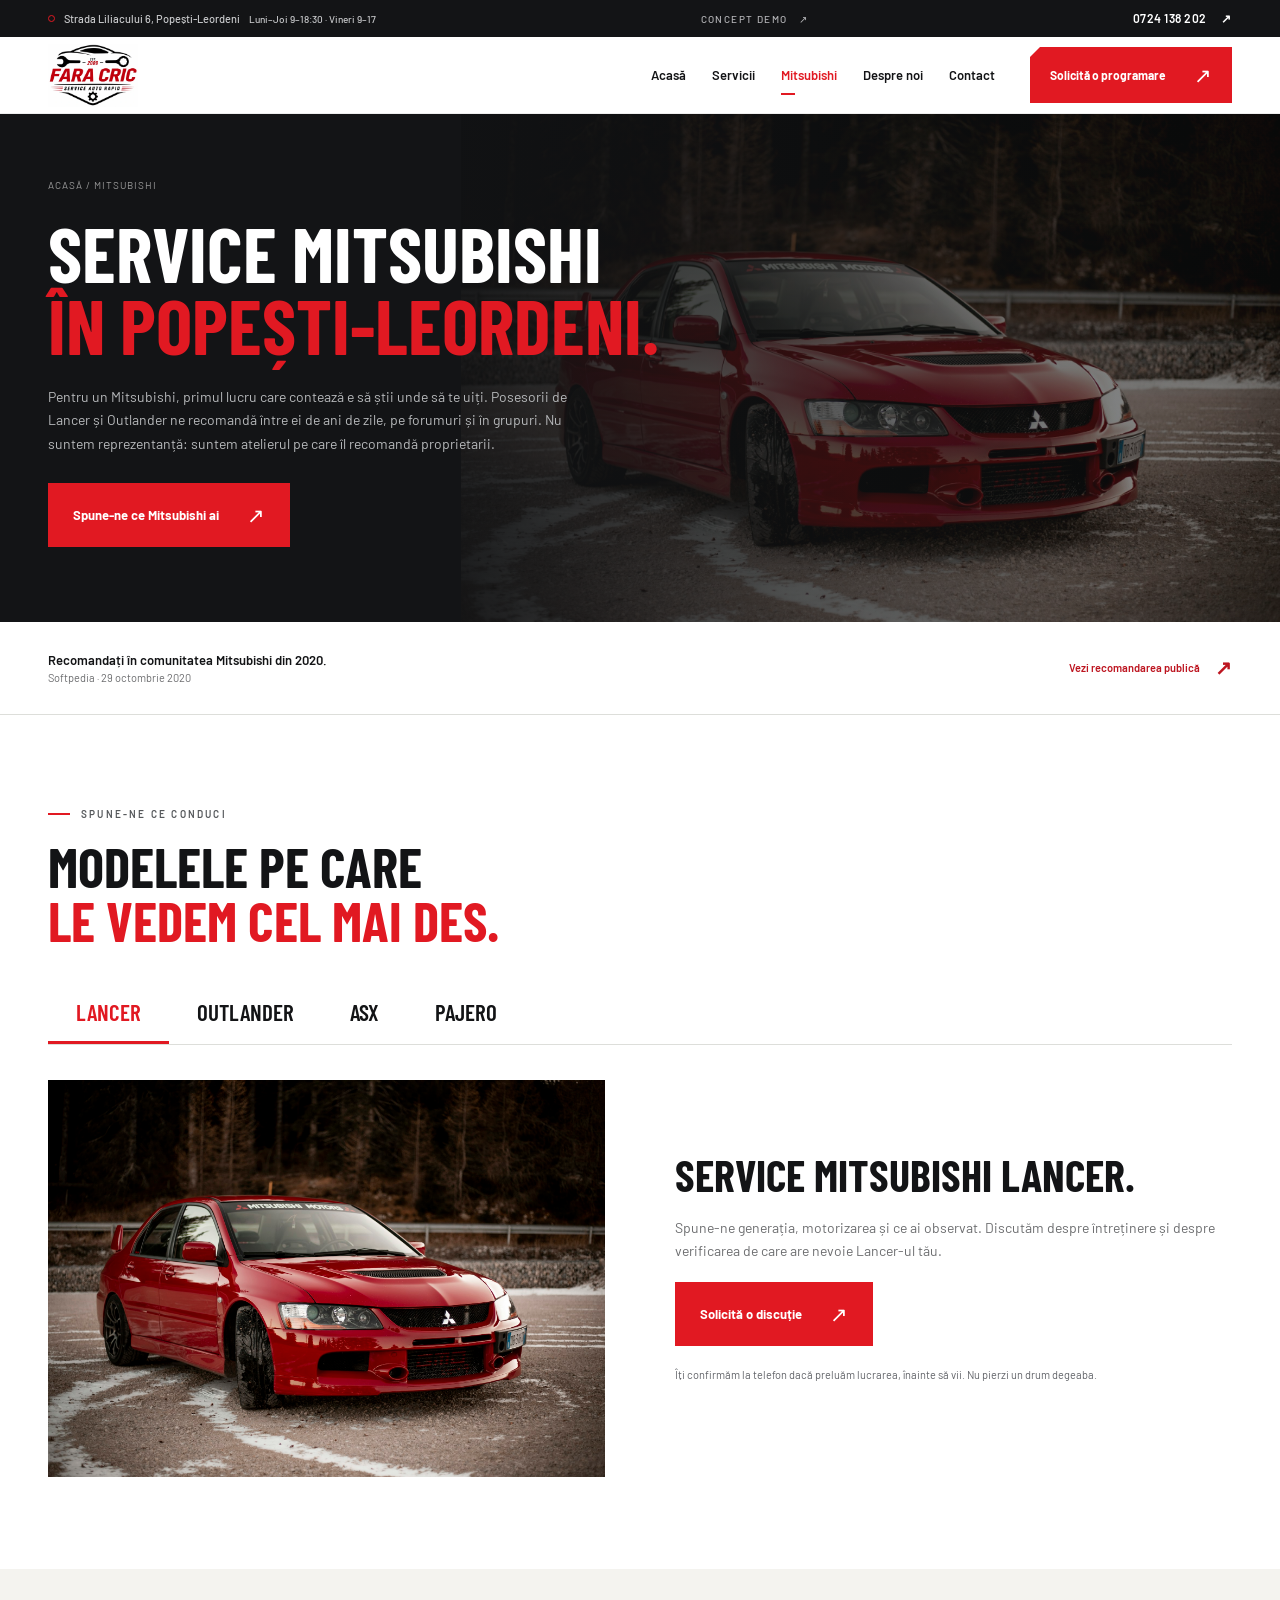
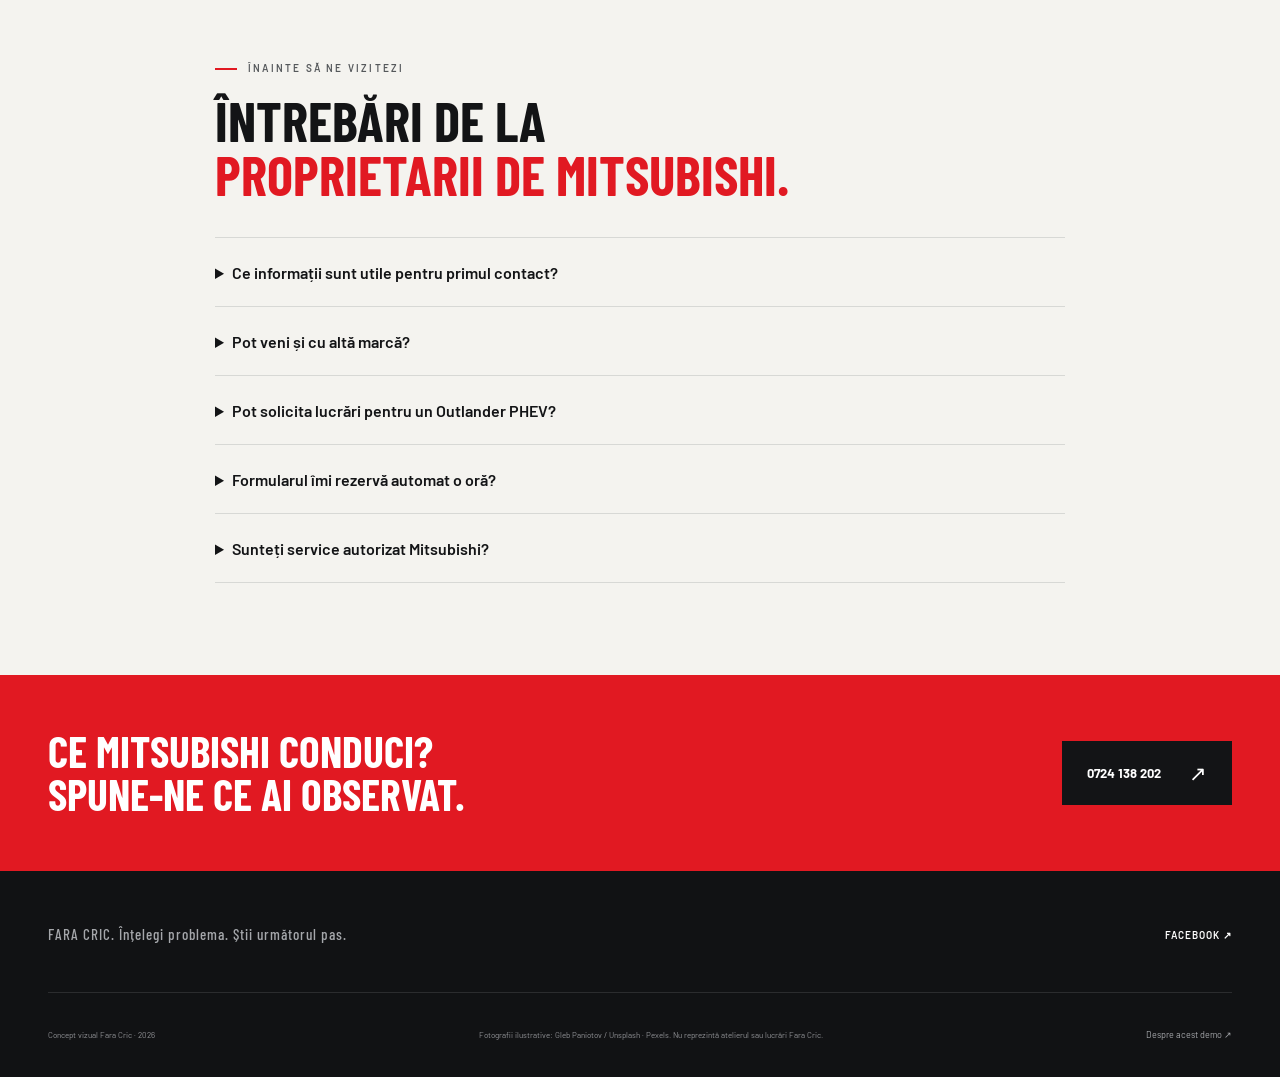
==== service-mitsubishi/index.html @ 756e399b "Fara Cric demo site" ====
<!DOCTYPE html>
<html lang="ro">
<head><base href="../"><meta charset="utf-8"><meta name="viewport" content="width=device-width,initial-scale=1"><meta name="theme-color" content="#e11922"><title>Service Mitsubishi Popești-Leordeni: Lancer, Outlander, ASX, Pajero – Fara Cric</title><meta name="description" content="Service Mitsubishi în Popești-Leordeni, lângă București. Diagnoză, revizii și reparații pentru Lancer, Outlander, ASX și Pajero. Recomandat în comunitatea posesorilor de Mitsubishi."><link rel="preconnect" href="https://fonts.googleapis.com"><link rel="preconnect" href="https://fonts.gstatic.com" crossorigin><link href="https://fonts.googleapis.com/css2?family=Barlow+Condensed:wght@500;600;700;800;900&amp;family=Barlow:wght@400;500;600;700;800&amp;display=swap" rel="stylesheet"><link rel="stylesheet" href="style.css"><script src="app.js" defer></script><link rel="icon" href="assets/favicon.svg" type="image/svg+xml"><link rel="icon" href="assets/favicon-32.png" type="image/png" sizes="32x32"><link rel="apple-touch-icon" href="assets/apple-touch-icon.png" sizes="180x180"><link rel="canonical" href="https://fara-cric.capitalboost.ro/service-mitsubishi/"></head>
<body><a class="skip" href="#main">Sari la conținut</a>
<div class="topbar" role="region" aria-label="Locație și contact"><div class="wrap"><span><i class="pin" aria-hidden="true"></i><span class="topbar-address">Strada Liliacului 6, Popești-Leordeni</span><span class="topbar-hours">Luni–Joi 9–18:30 · Vineri 9–17</span></span><button class="demo-note" data-demo>CONCEPT DEMO <span>↗</span></button><a href="tel:+40724138202">0724 138 202 <span>↗</span></a></div></div>
<header class="header"><div class="wrap nav"><a href="index.html" class="brand" aria-label="Fara Cric Acasă"><img class="brand-logo" src="assets/fara-cric-logo.webp" alt="Fara Cric Service Auto Rapid, din 2009" width="140" height="98"></a><button class="menu-toggle" aria-expanded="false" aria-controls="navigation" aria-label="Deschide meniul"><span></span><span></span></button><nav id="navigation" aria-label="Navigare principală"><a href="index.html">Acasă</a><a href="index.html#servicii">Servicii</a><a class="active" href="service-mitsubishi/" aria-current="page">Mitsubishi</a><a href="index.html#pasiune">Despre noi</a><a href="index.html#contact">Contact</a></nav><button class="btn nav-cta" data-book>Solicită o programare <span>↗</span></button></div></header>
<main id="main"><section class="detail-hero"><div class="hero-photo"><img src="assets/mitsubishi.jpg" alt="Mitsubishi Lancer Evolution roșu, fotografie ilustrativă"></div><div class="hero-shade"></div><div class="wrap"><div class="breadcrumb"><a href="index.html">ACASĂ</a> / MITSUBISHI</div><h1>SERVICE MITSUBISHI<br><em>ÎN POPEȘTI-LEORDENI.</em></h1><p>Pentru un Mitsubishi, primul lucru care contează e să știi unde să te uiți. Posesorii de Lancer și Outlander ne recomandă între ei de ani de zile, pe forumuri și în grupuri. Nu suntem reprezentanță: suntem atelierul pe care îl recomandă proprietarii.</p><button class="btn" data-book>Spune-ne ce Mitsubishi ai <span>↗</span></button></div></section><aside class="community-proof" aria-label="Recomandare publică"><div class="wrap"><div><strong>Recomandați în comunitatea Mitsubishi din 2020.</strong><span>Softpedia · 29 octombrie 2020</span></div><a href="https://forum.softpedia.com/topic/1182009-service-auto-bucuresti/" target="_blank" rel="noopener noreferrer">Vezi recomandarea publică <b>↗</b></a></div></aside><section class="section"><div class="wrap"><div class="eyebrow dark"><span></span> SPUNE-NE CE CONDUCI</div><h2 style="margin-top:18px">MODELELE PE CARE<br><em>LE VEDEM CEL MAI DES.</em></h2><div class="model-tabs" role="tablist" aria-label="Modele Mitsubishi"><button id="tab-lancer" data-model="Lancer" role="tab" aria-selected="true" aria-controls="model-panel">LANCER</button><button id="tab-outlander" data-model="Outlander" role="tab" tabindex="-1" aria-selected="false" aria-controls="model-panel">OUTLANDER</button><button id="tab-asx" data-model="ASX" role="tab" tabindex="-1" aria-selected="false" aria-controls="model-panel">ASX</button><button id="tab-pajero" data-model="Pajero" role="tab" tabindex="-1" aria-selected="false" aria-controls="model-panel">PAJERO</button></div><div id="model-panel" class="model-panel" role="tabpanel" aria-labelledby="tab-lancer"><img src="assets/mitsubishi.jpg" alt="Mitsubishi Lancer Evolution, fotografie ilustrativă" loading="lazy"><div><h3 id="model-title">SERVICE MITSUBISHI LANCER.</h3><p id="model-copy">Spune-ne generația, motorizarea și ce ai observat. Discutăm despre întreținere și despre verificarea de care are nevoie Lancer-ul tău.</p><button class="btn" data-book>Solicită o discuție <span>↗</span></button><p class="detail-small" style="margin-top:20px">Îți confirmăm la telefon dacă preluăm lucrarea, înainte să vii. Nu pierzi un drum degeaba.</p></div></div></div></section><section class="section" style="background:var(--paper)"><div class="wrap faq"><div class="eyebrow dark"><span></span> ÎNAINTE SĂ NE VIZITEZI</div><h2 style="margin-top:18px">ÎNTREBĂRI DE LA<br><em>PROPRIETARII DE MITSUBISHI.</em></h2><details><summary>Ce informații sunt utile pentru primul contact?</summary><p>Marca, modelul, anul, motorizarea și ce ai observat. Dacă ai un istoric recent al reparațiilor sau un cod de eroare, menționează-l în discuția cu atelierul.</p></details><details><summary>Pot veni și cu altă marcă?</summary><p>Da. Suntem service multimarcă: Mitsubishi e specializarea, nu limita.</p></details><details><summary>Pot solicita lucrări pentru un Outlander PHEV?</summary><p>Depinde de lucrare, și îți spunem sincer de la început. Lucrările specifice sistemelor hibride și de înaltă tensiune necesită competențe și echipamente distincte; confirmă telefonic operațiunea solicitată.</p></details><details><summary>Formularul îmi rezervă automat o oră?</summary><p>Nu. În varianta finală, echipa te contactează pentru a stabili ziua și ora. În acest demo, formularul este o simulare: datele nu se trimit și nu se salvează. Pentru o programare reală, sună la 0724 138 202.</p></details><details><summary>Sunteți service autorizat Mitsubishi?</summary><p>Nu suntem reprezentanță Mitsubishi. Suntem un service independent, multimarcă, cu experiență pe Mitsubishi.</p></details></div></section><section class="detail-cta"><div class="wrap"><h2>CE MITSUBISHI CONDUCI?<br>SPUNE-NE CE AI OBSERVAT.</h2><a href="tel:+40724138202" class="btn">0724 138 202 <span>↗</span></a></div></section></main><footer><div class="wrap"><span>FARA CRIC. Înțelegi problema. Știi următorul pas.</span><a href="https://www.facebook.com/p/Fara-Cric-SRL-Service-Auto-Rapid-Multi-Marca-100063481936658/" target="_blank" rel="noopener noreferrer">FACEBOOK ↗</a></div><div class="wrap footer-bottom"><small>Concept vizual Fara Cric · 2026</small><small>Fotografii ilustrative: Gleb Paniotov / Unsplash · Pexels. Nu reprezintă atelierul sau lucrări Fara Cric.</small><button data-demo>Despre acest demo ↗</button></div></footer>
<div class="mobile-bar" role="navigation" aria-label="Contact rapid"><a href="tel:+40724138202">Sună acum ↗</a><button data-book>Programare ↗</button><a class="whatsapp-float" href="https://wa.me/40724138202?text=Bun%C4%83%21%20Am%20un%20%5Bmarc%C4%83%2C%20model%5D%20%C8%99i%20am%20observat%3A%20" target="_blank" rel="noopener noreferrer" aria-label="Deschide WhatsApp la 0724 138 202, mesaj demonstrativ" title="WhatsApp · Demo"><svg viewbox="0 0 32 32" aria-hidden="true" fill="currentColor"><path d="M16 3A12.7 12.7 0 0 0 5 22L3 29l7.2-1.9A13 13 0 1 0 16 3Zm0 23.5a10.6 10.6 0 0 1-5.4-1.5l-.4-.2-4.3 1.1 1.1-4.2-.3-.5A10.6 10.6 0 1 1 16 26.5Zm5.8-7.9c-.3-.1-1.8-.9-2.1-1-.3-.1-.5-.1-.7.2l-1 1.2c-.2.2-.4.3-.7.1a8.7 8.7 0 0 1-4.2-3.6c-.3-.4.3-.4.9-1.7.1-.2 0-.5 0-.7l-.9-2.1c-.2-.5-.5-.4-.7-.4h-.6c-.2 0-.6.1-.8.4-.9.9-1.3 2-.8 3.4.6 1.7 1.8 3.1 3.2 4.3 2.4 2.1 4.2 2.7 5.6 2.8.9 0 1.8-.4 2.3-1.1.2-.4.4-1.1.3-1.3-.1-.2-.3-.3-.6-.5Z"></path></svg><span class="whatsapp-demo">DEMO</span></a></div>
<dialog id="booking" aria-labelledby="booking-title" aria-describedby="booking-description"><button class="dialog-close" data-close aria-label="Închide">×</button><div class="eyebrow dark"><span></span> PRIMUL PAS</div><h2 id="booking-title">CE CONDUCI?<br><em>CE AI OBSERVAT?</em></h2><p class="form-intro" id="booking-description">Spune-ne marca, modelul și ce ai observat. În acest demo, datele nu se transmit și nu se salvează.</p><form id="booking-form"><div class="form-row"><label>Numele tău<input name="name" autocomplete="name" required placeholder="Cum te numești?"></label><label>Telefon<input name="phone" type="tel" autocomplete="tel" pattern="(?=(?:\D*\d){8,15}\D*$)\+?[0-9\s\(\)\-]{8,22}" maxlength="22" title="Introdu un număr de telefon cu 8 până la 15 cifre." required placeholder="07xx xxx xxx"></label></div><div class="form-row"><label>Marca<select name="brand" required><option value="">Alege marca</option><option>Mitsubishi</option><option>Volkswagen</option><option>BMW</option><option>Audi</option><option>Dacia</option><option>Ford</option><option>Hyundai</option><option>Renault</option><option>Altă marcă</option></select></label><label>Model<input name="model" required placeholder="Ex. Lancer, Golf, Logan"></label></div><label>Cu ce te ajutăm?<select name="service"><option>Revizie sau frâne</option><option>Martor aprins sau problemă electrică</option><option>Clima nu merge</option><option>Nu știu ce are, vreau o verificare</option></select></label><label>Ce ai observat?<textarea name="message" rows="3" placeholder="Ex.: scrâșnește la frânare, s-a aprins check engine, nu mai răcește clima"></textarea></label><button class="btn" type="submit">Trimite solicitarea <span>↗</span></button><small>Demo: nu se rezervă o oră și nu se trimite o solicitare reală. Grabă? Sună direct la <a href="tel:+40724138202">0724 138 202</a>.</small></form><div id="form-success" hidden role="status"><span class="success-icon">✓</span><h3>SOLICITARE<br>SIMULATĂ.</h3><p>În varianta finală, programarea se confirmă după ce discutăm cu tine. Acest demo nu trimite date și nu rezervă o vizită. Pentru o programare reală, sună la service.</p><a class="btn" href="tel:+40724138202">Sună la 0724 138 202 <span>↗</span></a><button class="reset-form">Înapoi la formular</button></div></dialog>
<dialog id="demo-info" aria-labelledby="demo-title"><button class="dialog-close" data-close aria-label="Închide">×</button><div class="eyebrow dark"><span></span> CONCEPT PENTRU BRAINSTORMING</div><h2 id="demo-title">ACESTA ESTE<br><em>UN DEMO VIZUAL.</em></h2><p>Propunere vizuală Fara Cric, cu claritatea drept promisiune centrală și accente de motorsport.</p><p>Fotografiile sunt ilustrative și nu reprezintă atelierul, echipa sau lucrări Fara Cric. Nu sunt prezentate rezultate sportive ori testimoniale inventate.</p><p>Formularul funcționează doar ca simulare, fără transmitere sau salvare. Datele de contact și serviciile se reconfirmă cu atelierul înainte de publicarea website-ului final.</p><button class="btn" data-close>Înapoi la demo <span>↗</span></button></dialog>
</body></html>
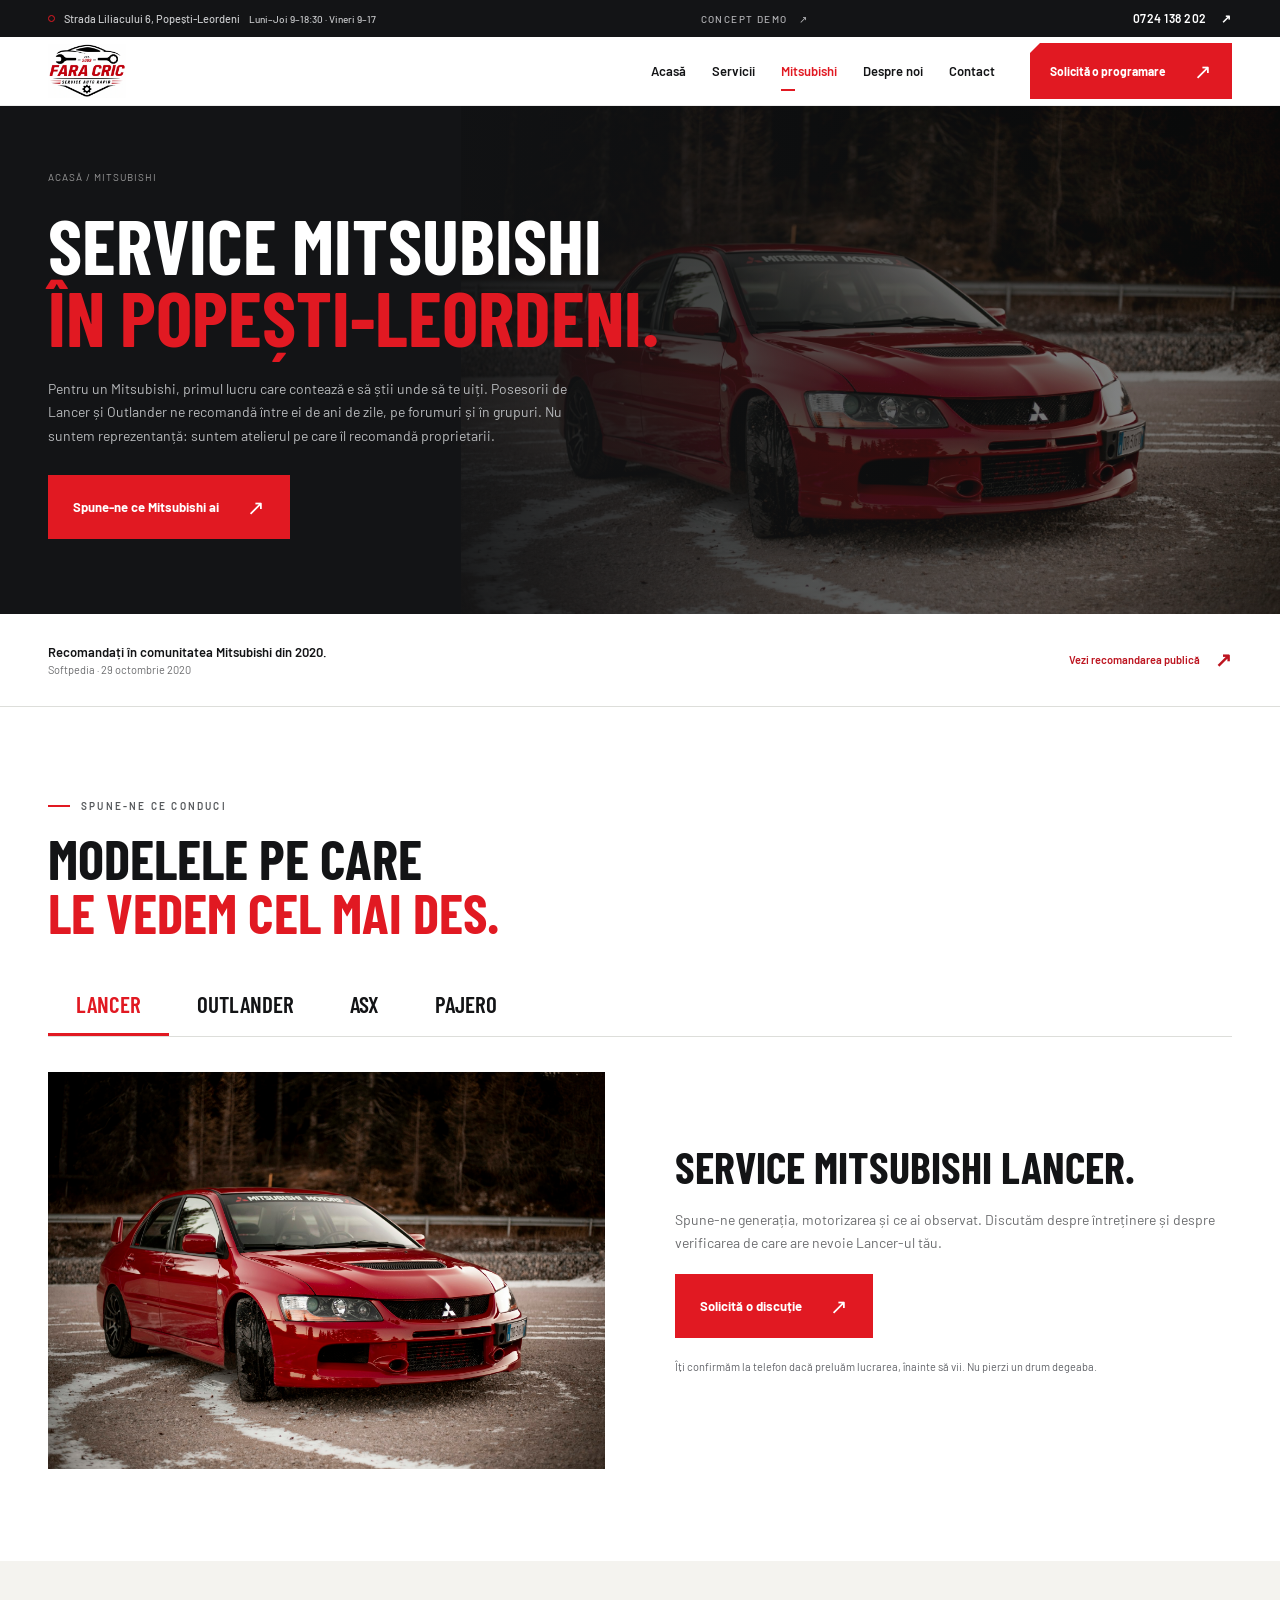
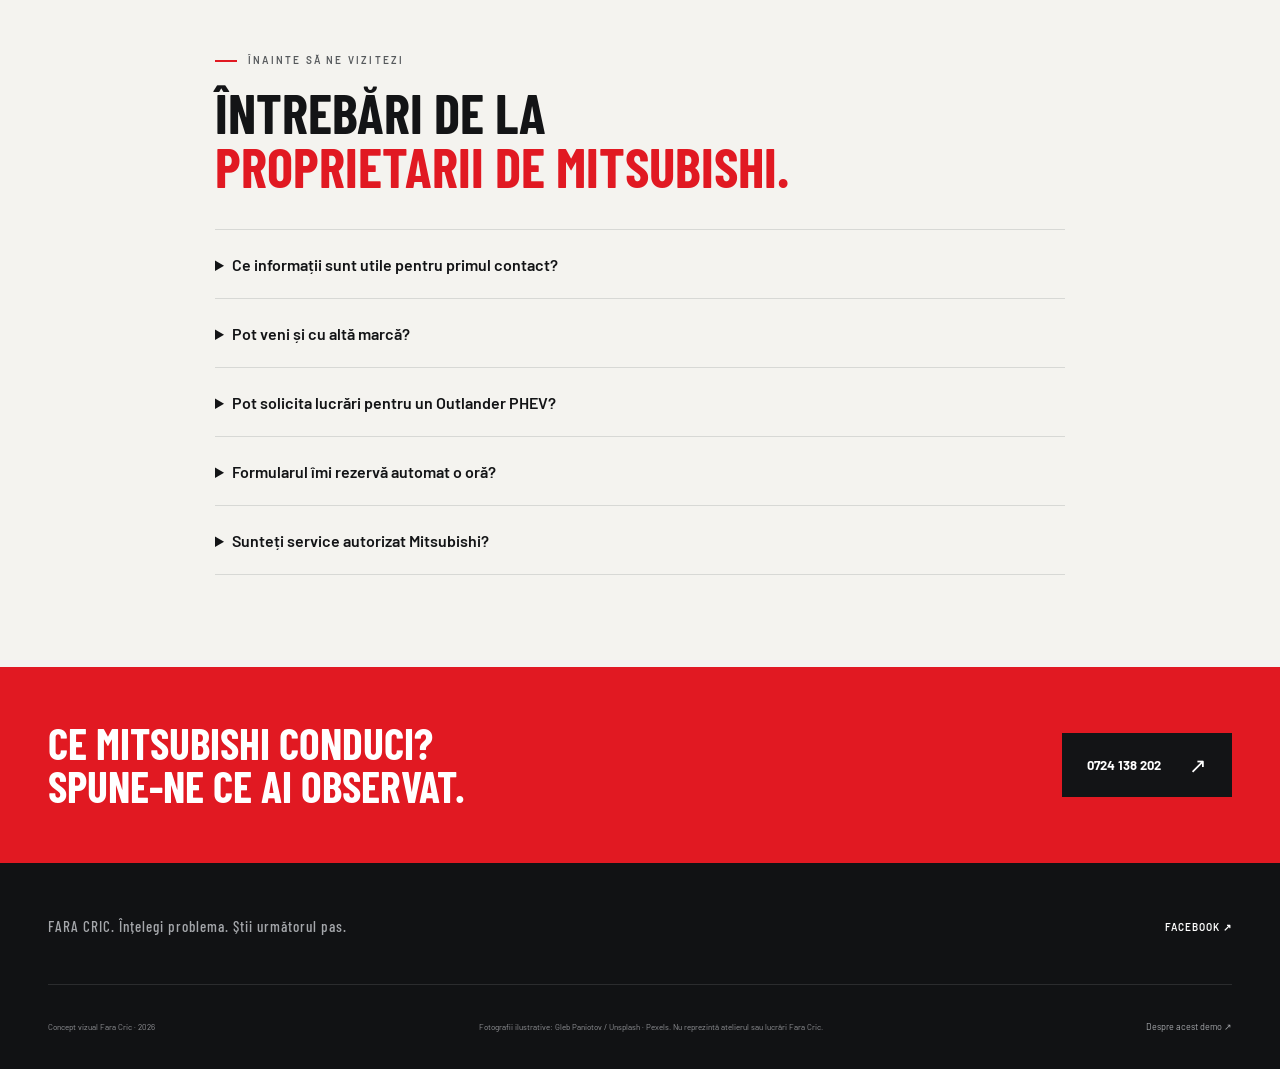
==== commit 7b06870f: "Simplify mobile hero and replace floating WhatsApp with contact bar CTA" ====
--- a/service-mitsubishi/index.html
+++ b/service-mitsubishi/index.html
@@ -5,7 +5,7 @@
 <div class="topbar" role="region" aria-label="Locație și contact"><div class="wrap"><span><i class="pin" aria-hidden="true"></i><span class="topbar-address">Strada Liliacului 6, Popești-Leordeni</span><span class="topbar-hours">Luni–Joi 9–18:30 · Vineri 9–17</span></span><button class="demo-note" data-demo>CONCEPT DEMO <span>↗</span></button><a href="tel:+40724138202">0724 138 202 <span>↗</span></a></div></div>
 <header class="header"><div class="wrap nav"><a href="index.html" class="brand" aria-label="Fara Cric Acasă"><img class="brand-logo" src="assets/fara-cric-logo.webp" alt="Fara Cric Service Auto Rapid, din 2009" width="140" height="98"></a><button class="menu-toggle" aria-expanded="false" aria-controls="navigation" aria-label="Deschide meniul"><span></span><span></span></button><nav id="navigation" aria-label="Navigare principală"><a href="index.html">Acasă</a><a href="index.html#servicii">Servicii</a><a class="active" href="service-mitsubishi/" aria-current="page">Mitsubishi</a><a href="index.html#pasiune">Despre noi</a><a href="index.html#contact">Contact</a></nav><button class="btn nav-cta" data-book>Solicită o programare <span>↗</span></button></div></header>
 <main id="main"><section class="detail-hero"><div class="hero-photo"><img src="assets/mitsubishi.jpg" alt="Mitsubishi Lancer Evolution roșu, fotografie ilustrativă"></div><div class="hero-shade"></div><div class="wrap"><div class="breadcrumb"><a href="index.html">ACASĂ</a> / MITSUBISHI</div><h1>SERVICE MITSUBISHI<br><em>ÎN POPEȘTI-LEORDENI.</em></h1><p>Pentru un Mitsubishi, primul lucru care contează e să știi unde să te uiți. Posesorii de Lancer și Outlander ne recomandă între ei de ani de zile, pe forumuri și în grupuri. Nu suntem reprezentanță: suntem atelierul pe care îl recomandă proprietarii.</p><button class="btn" data-book>Spune-ne ce Mitsubishi ai <span>↗</span></button></div></section><aside class="community-proof" aria-label="Recomandare publică"><div class="wrap"><div><strong>Recomandați în comunitatea Mitsubishi din 2020.</strong><span>Softpedia · 29 octombrie 2020</span></div><a href="https://forum.softpedia.com/topic/1182009-service-auto-bucuresti/" target="_blank" rel="noopener noreferrer">Vezi recomandarea publică <b>↗</b></a></div></aside><section class="section"><div class="wrap"><div class="eyebrow dark"><span></span> SPUNE-NE CE CONDUCI</div><h2 style="margin-top:18px">MODELELE PE CARE<br><em>LE VEDEM CEL MAI DES.</em></h2><div class="model-tabs" role="tablist" aria-label="Modele Mitsubishi"><button id="tab-lancer" data-model="Lancer" role="tab" aria-selected="true" aria-controls="model-panel">LANCER</button><button id="tab-outlander" data-model="Outlander" role="tab" tabindex="-1" aria-selected="false" aria-controls="model-panel">OUTLANDER</button><button id="tab-asx" data-model="ASX" role="tab" tabindex="-1" aria-selected="false" aria-controls="model-panel">ASX</button><button id="tab-pajero" data-model="Pajero" role="tab" tabindex="-1" aria-selected="false" aria-controls="model-panel">PAJERO</button></div><div id="model-panel" class="model-panel" role="tabpanel" aria-labelledby="tab-lancer"><img src="assets/mitsubishi.jpg" alt="Mitsubishi Lancer Evolution, fotografie ilustrativă" loading="lazy"><div><h3 id="model-title">SERVICE MITSUBISHI LANCER.</h3><p id="model-copy">Spune-ne generația, motorizarea și ce ai observat. Discutăm despre întreținere și despre verificarea de care are nevoie Lancer-ul tău.</p><button class="btn" data-book>Solicită o discuție <span>↗</span></button><p class="detail-small" style="margin-top:20px">Îți confirmăm la telefon dacă preluăm lucrarea, înainte să vii. Nu pierzi un drum degeaba.</p></div></div></div></section><section class="section" style="background:var(--paper)"><div class="wrap faq"><div class="eyebrow dark"><span></span> ÎNAINTE SĂ NE VIZITEZI</div><h2 style="margin-top:18px">ÎNTREBĂRI DE LA<br><em>PROPRIETARII DE MITSUBISHI.</em></h2><details><summary>Ce informații sunt utile pentru primul contact?</summary><p>Marca, modelul, anul, motorizarea și ce ai observat. Dacă ai un istoric recent al reparațiilor sau un cod de eroare, menționează-l în discuția cu atelierul.</p></details><details><summary>Pot veni și cu altă marcă?</summary><p>Da. Suntem service multimarcă: Mitsubishi e specializarea, nu limita.</p></details><details><summary>Pot solicita lucrări pentru un Outlander PHEV?</summary><p>Depinde de lucrare, și îți spunem sincer de la început. Lucrările specifice sistemelor hibride și de înaltă tensiune necesită competențe și echipamente distincte; confirmă telefonic operațiunea solicitată.</p></details><details><summary>Formularul îmi rezervă automat o oră?</summary><p>Nu. În varianta finală, echipa te contactează pentru a stabili ziua și ora. În acest demo, formularul este o simulare: datele nu se trimit și nu se salvează. Pentru o programare reală, sună la 0724 138 202.</p></details><details><summary>Sunteți service autorizat Mitsubishi?</summary><p>Nu suntem reprezentanță Mitsubishi. Suntem un service independent, multimarcă, cu experiență pe Mitsubishi.</p></details></div></section><section class="detail-cta"><div class="wrap"><h2>CE MITSUBISHI CONDUCI?<br>SPUNE-NE CE AI OBSERVAT.</h2><a href="tel:+40724138202" class="btn">0724 138 202 <span>↗</span></a></div></section></main><footer><div class="wrap"><span>FARA CRIC. Înțelegi problema. Știi următorul pas.</span><a href="https://www.facebook.com/p/Fara-Cric-SRL-Service-Auto-Rapid-Multi-Marca-100063481936658/" target="_blank" rel="noopener noreferrer">FACEBOOK ↗</a></div><div class="wrap footer-bottom"><small>Concept vizual Fara Cric · 2026</small><small>Fotografii ilustrative: Gleb Paniotov / Unsplash · Pexels. Nu reprezintă atelierul sau lucrări Fara Cric.</small><button data-demo>Despre acest demo ↗</button></div></footer>
-<div class="mobile-bar" role="navigation" aria-label="Contact rapid"><a href="tel:+40724138202">Sună acum ↗</a><button data-book>Programare ↗</button><a class="whatsapp-float" href="https://wa.me/40724138202?text=Bun%C4%83%21%20Am%20un%20%5Bmarc%C4%83%2C%20model%5D%20%C8%99i%20am%20observat%3A%20" target="_blank" rel="noopener noreferrer" aria-label="Deschide WhatsApp la 0724 138 202, mesaj demonstrativ" title="WhatsApp · Demo"><svg viewbox="0 0 32 32" aria-hidden="true" fill="currentColor"><path d="M16 3A12.7 12.7 0 0 0 5 22L3 29l7.2-1.9A13 13 0 1 0 16 3Zm0 23.5a10.6 10.6 0 0 1-5.4-1.5l-.4-.2-4.3 1.1 1.1-4.2-.3-.5A10.6 10.6 0 1 1 16 26.5Zm5.8-7.9c-.3-.1-1.8-.9-2.1-1-.3-.1-.5-.1-.7.2l-1 1.2c-.2.2-.4.3-.7.1a8.7 8.7 0 0 1-4.2-3.6c-.3-.4.3-.4.9-1.7.1-.2 0-.5 0-.7l-.9-2.1c-.2-.5-.5-.4-.7-.4h-.6c-.2 0-.6.1-.8.4-.9.9-1.3 2-.8 3.4.6 1.7 1.8 3.1 3.2 4.3 2.4 2.1 4.2 2.7 5.6 2.8.9 0 1.8-.4 2.3-1.1.2-.4.4-1.1.3-1.3-.1-.2-.3-.3-.6-.5Z"></path></svg><span class="whatsapp-demo">DEMO</span></a></div>
+<div class="mobile-bar" role="navigation" aria-label="Contact rapid"><a class="mobile-call" href="tel:+40724138202"><svg viewBox="0 0 24 24" aria-hidden="true" fill="none" stroke="currentColor" stroke-width="1.8" stroke-linecap="round" stroke-linejoin="round"><path d="M22 16.9v3a2 2 0 0 1-2.2 2 19.8 19.8 0 0 1-8.6-3.1 19.5 19.5 0 0 1-6-6 19.8 19.8 0 0 1-3.1-8.7A2 2 0 0 1 4.1 2h3a2 2 0 0 1 2 1.7c.1 1 .4 2 .7 2.9a2 2 0 0 1-.5 2.1L8 10a16 16 0 0 0 6 6l1.3-1.3a2 2 0 0 1 2.1-.5c.9.3 1.9.6 2.9.7a2 2 0 0 1 1.7 2Z"/></svg><span>Sună acum</span></a><a class="mobile-whatsapp" href="https://wa.me/40724138202?text=Bun%C4%83%21%20Am%20un%20%5Bmarc%C4%83%2C%20model%5D%20%C8%99i%20am%20observat%3A%20" target="_blank" rel="noopener noreferrer" aria-label="Hai pe WhatsApp la 0724 138 202"><svg viewBox="0 0 32 32" aria-hidden="true" fill="currentColor"><path d="M16 3A12.7 12.7 0 0 0 5 22L3 29l7.2-1.9A13 13 0 1 0 16 3Zm0 23.5a10.6 10.6 0 0 1-5.4-1.5l-.4-.2-4.3 1.1 1.1-4.2-.3-.5A10.6 10.6 0 1 1 16 26.5Zm5.8-7.9c-.3-.1-1.8-.9-2.1-1-.3-.1-.5-.1-.7.2l-1 1.2c-.2.2-.4.3-.7.1a8.7 8.7 0 0 1-4.2-3.6c-.3-.4.3-.4.9-1.7.1-.2 0-.5 0-.7l-.9-2.1c-.2-.5-.5-.4-.7-.4h-.6c-.2 0-.6.1-.8.4-.9.9-1.3 2-.8 3.4.6 1.7 1.8 3.1 3.2 4.3 2.4 2.1 4.2 2.7 5.6 2.8.9 0 1.8-.4 2.3-1.1.2-.4.4-1.1.3-1.3-.1-.2-.3-.3-.6-.5Z"></path></svg><span>Hai pe WhatsApp</span></a></div>
 <dialog id="booking" aria-labelledby="booking-title" aria-describedby="booking-description"><button class="dialog-close" data-close aria-label="Închide">×</button><div class="eyebrow dark"><span></span> PRIMUL PAS</div><h2 id="booking-title">CE CONDUCI?<br><em>CE AI OBSERVAT?</em></h2><p class="form-intro" id="booking-description">Spune-ne marca, modelul și ce ai observat. În acest demo, datele nu se transmit și nu se salvează.</p><form id="booking-form"><div class="form-row"><label>Numele tău<input name="name" autocomplete="name" required placeholder="Cum te numești?"></label><label>Telefon<input name="phone" type="tel" autocomplete="tel" pattern="(?=(?:\D*\d){8,15}\D*$)\+?[0-9\s\(\)\-]{8,22}" maxlength="22" title="Introdu un număr de telefon cu 8 până la 15 cifre." required placeholder="07xx xxx xxx"></label></div><div class="form-row"><label>Marca<select name="brand" required><option value="">Alege marca</option><option>Mitsubishi</option><option>Volkswagen</option><option>BMW</option><option>Audi</option><option>Dacia</option><option>Ford</option><option>Hyundai</option><option>Renault</option><option>Altă marcă</option></select></label><label>Model<input name="model" required placeholder="Ex. Lancer, Golf, Logan"></label></div><label>Cu ce te ajutăm?<select name="service"><option>Revizie sau frâne</option><option>Martor aprins sau problemă electrică</option><option>Clima nu merge</option><option>Nu știu ce are, vreau o verificare</option></select></label><label>Ce ai observat?<textarea name="message" rows="3" placeholder="Ex.: scrâșnește la frânare, s-a aprins check engine, nu mai răcește clima"></textarea></label><button class="btn" type="submit">Trimite solicitarea <span>↗</span></button><small>Demo: nu se rezervă o oră și nu se trimite o solicitare reală. Grabă? Sună direct la <a href="tel:+40724138202">0724 138 202</a>.</small></form><div id="form-success" hidden role="status"><span class="success-icon">✓</span><h3>SOLICITARE<br>SIMULATĂ.</h3><p>În varianta finală, programarea se confirmă după ce discutăm cu tine. Acest demo nu trimite date și nu rezervă o vizită. Pentru o programare reală, sună la service.</p><a class="btn" href="tel:+40724138202">Sună la 0724 138 202 <span>↗</span></a><button class="reset-form">Înapoi la formular</button></div></dialog>
 <dialog id="demo-info" aria-labelledby="demo-title"><button class="dialog-close" data-close aria-label="Închide">×</button><div class="eyebrow dark"><span></span> CONCEPT PENTRU BRAINSTORMING</div><h2 id="demo-title">ACESTA ESTE<br><em>UN DEMO VIZUAL.</em></h2><p>Propunere vizuală Fara Cric, cu claritatea drept promisiune centrală și accente de motorsport.</p><p>Fotografiile sunt ilustrative și nu reprezintă atelierul, echipa sau lucrări Fara Cric. Nu sunt prezentate rezultate sportive ori testimoniale inventate.</p><p>Formularul funcționează doar ca simulare, fără transmitere sau salvare. Datele de contact și serviciile se reconfirmă cu atelierul înainte de publicarea website-ului final.</p><button class="btn" data-close>Înapoi la demo <span>↗</span></button></dialog>
 </body></html>
